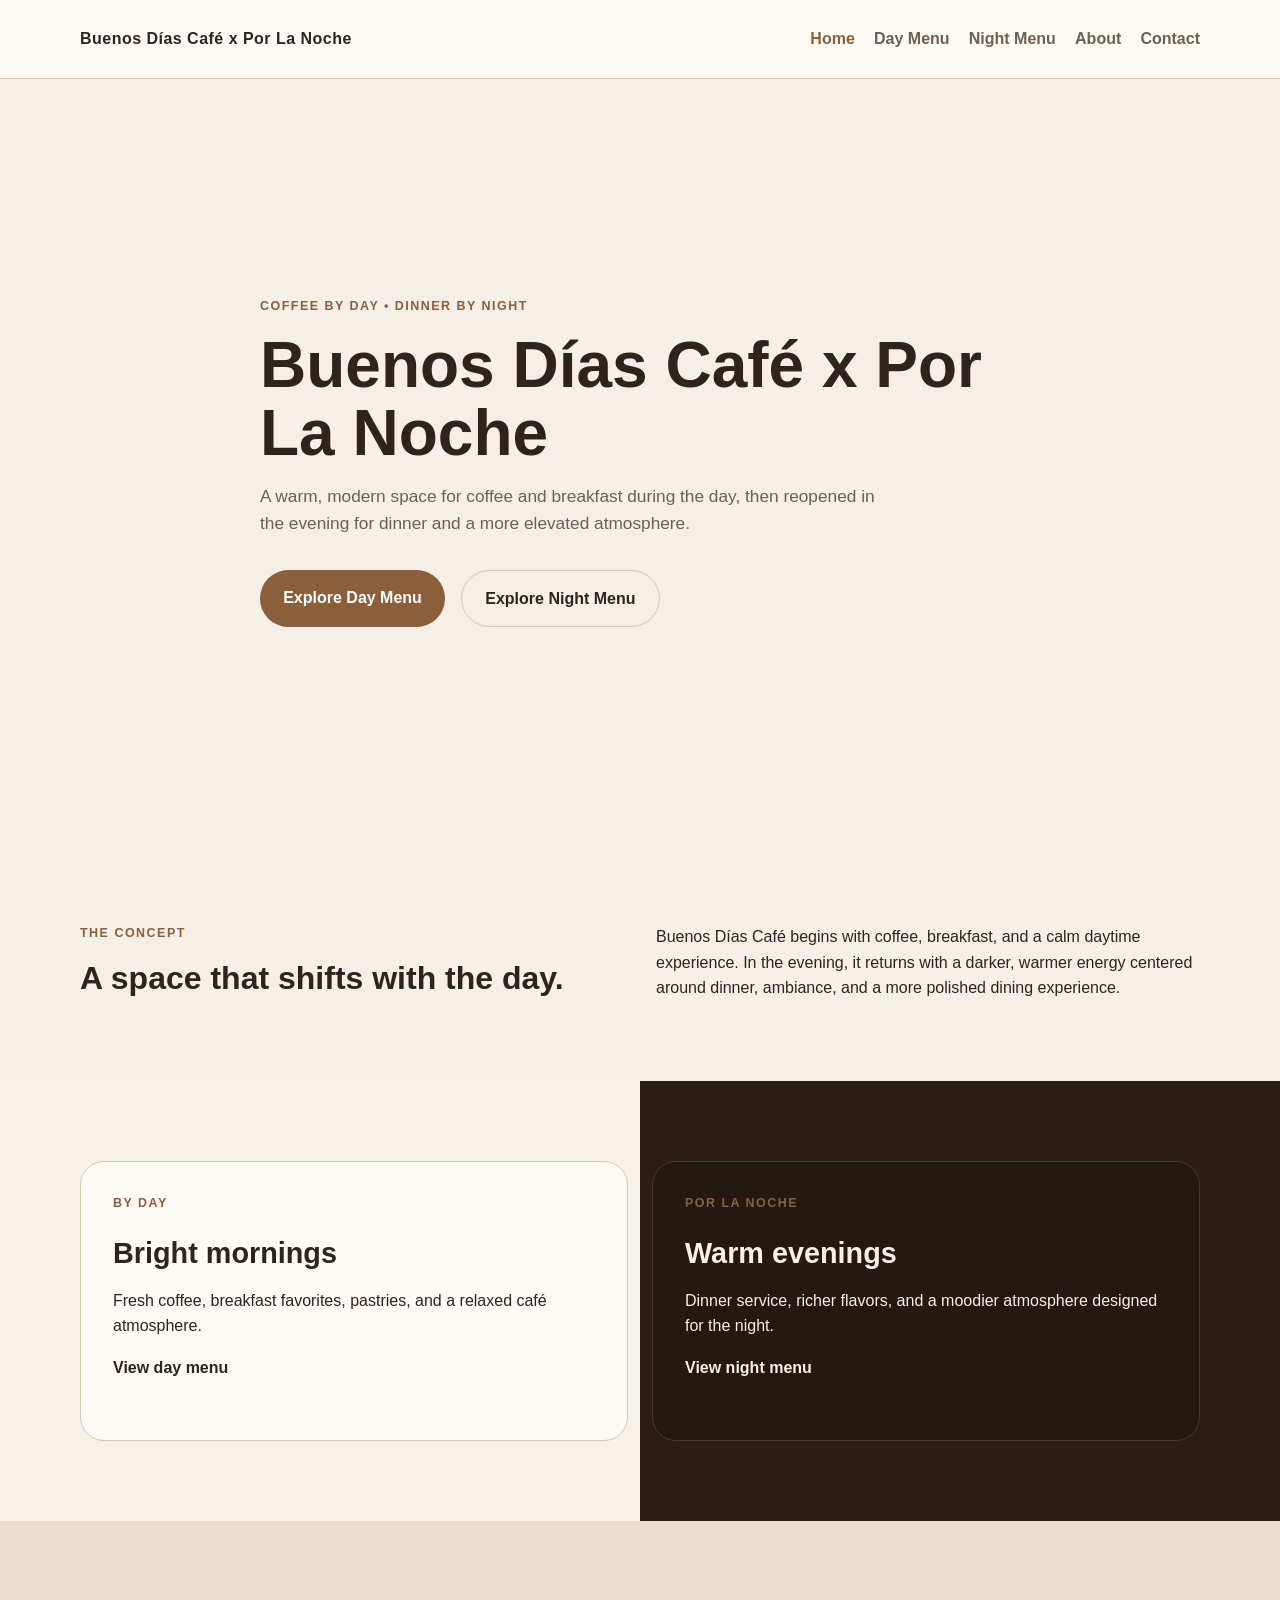
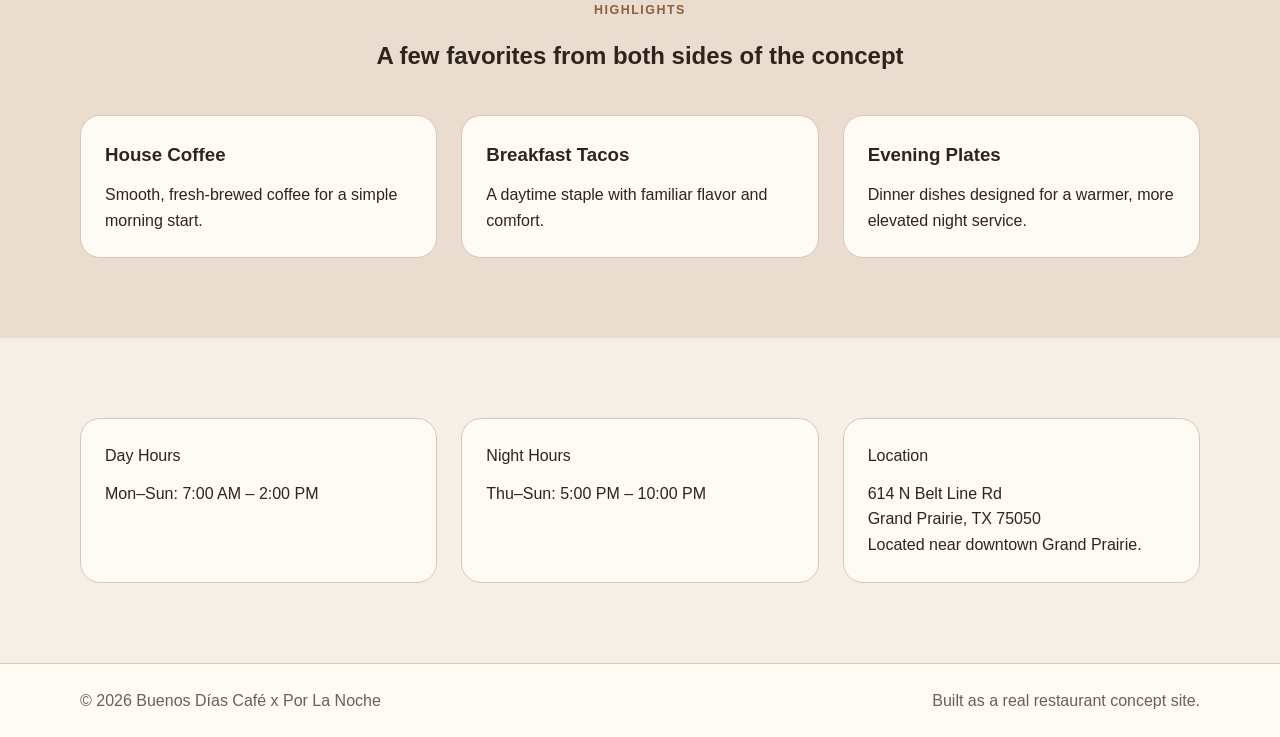
==== index.html @ 774a73e5 "add: initial site structure and pages" ====
<!DOCTYPE html>
<html lang="en">
<head>
  <meta charset="UTF-8" />
  <meta name="viewport" content="width=device-width, initial-scale=1.0" />
  <title>Buenos Días Café x Por La Noche</title>
  <link rel="stylesheet" href="styles.css" />
</head>
<body>
  <header class="site-header">
    <div class="container nav">
      <a href="index.html" class="logo">Buenos Días Café x Por La Noche</a>
      <nav>
        <ul class="nav-links">
          <li><a href="index.html" class="active">Home</a></li>
          <li><a href="day-menu.html">Day Menu</a></li>
          <li><a href="night-menu.html">Night Menu</a></li>
          <li><a href="about.html">About</a></li>
          <li><a href="contact.html">Contact</a></li>
        </ul>
      </nav>
    </div>
  </header>

  <main>
    <section class="hero">
      <div class="container hero-content">
        <p class="eyebrow">Coffee by day • dinner by night</p>
        <h1>Buenos Días Café x Por La Noche</h1>
        <p class="hero-text">
          A warm, modern space for coffee and breakfast during the day,
          then reopened in the evening for dinner and a more elevated atmosphere.
        </p>
        <div class="hero-actions">
          <a href="day-menu.html" class="btn">Explore Day Menu</a>
          <a href="night-menu.html" class="btn btn-secondary">Explore Night Menu</a>
        </div>
      </div>
    </section>

    <section class="section">
      <div class="container intro-grid">
        <div>
          <p class="section-label">The concept</p>
          <h2>A space that shifts with the day.</h2>
        </div>
        <div>
          <p>
            Buenos Días Café begins with coffee, breakfast, and a calm daytime experience.
            In the evening, it returns with a darker, warmer energy centered around dinner,
            ambiance, and a more polished dining experience.
          </p>
        </div>
      </div>
    </section>

    <section class="section split-section">
      <div class="container dual-grid">
        <article class="feature-card day-card">
          <p class="section-label">By day</p>
          <h3>Bright mornings</h3>
          <p>
            Fresh coffee, breakfast favorites, pastries, and a relaxed café atmosphere.
          </p>
          <a href="day-menu.html" class="text-link">View day menu</a>
        </article>

        <article class="feature-card night-card">
          <p class="section-label">Por la noche</p>
          <h3>Warm evenings</h3>
          <p>
            Dinner service, richer flavors, and a moodier atmosphere designed for the night.
          </p>
          <a href="night-menu.html" class="text-link">View night menu</a>
        </article>
      </div>
    </section>

    <section class="section alt-bg">
      <div class="container">
        <p class="section-label center">Highlights</p>
        <h2 class="center">A few favorites from both sides of the concept</h2>

        <div class="card-grid">
          <article class="card">
            <h3>House Coffee</h3>
            <p>Smooth, fresh-brewed coffee for a simple morning start.</p>
          </article>

          <article class="card">
            <h3>Breakfast Tacos</h3>
            <p>A daytime staple with familiar flavor and comfort.</p>
          </article>

          <article class="card">
            <h3>Evening Plates</h3>
            <p>Dinner dishes designed for a warmer, more elevated night service.</p>
          </article>
        </div>
      </div>
    </section>

    <section class="section">
      <div class="container info-bar">
        <div class="info-box">
          <p class="info-title">Day Hours</p>
          <p>Mon–Sun: 7:00 AM – 2:00 PM</p>
        </div>

        <div class="info-box">
          <p class="info-title">Night Hours</p>
          <p>Thu–Sun: 5:00 PM – 10:00 PM</p>
        </div>

        <div class="info-box">
          <p class="info-title">Location</p>
          <address>
            614 N Belt Line Rd<br />
            Grand Prairie, TX 75050
        </address>
         <p>Located near downtown Grand Prairie.</p>
        </div>
      </div>
    </section>
  </main>

  <footer class="site-footer">
    <div class="container footer-row">
      <p>© 2026 Buenos Días Café x Por La Noche</p>
      <p>Built as a real restaurant concept site.</p>
    </div>
  </footer>
</body>
</html>
---- styles.css ----
* {
  box-sizing: border-box;
  margin: 0;
  padding: 0;
}

:root {
  --bg: #f5efe8;
  --surface: #fffaf4;
  --surface-alt: #eadccf;
  --text: #2f241d;
  --muted: #6d5f54;
  --accent: #8b5e3c;
  --accent-dark: #6a442d;
  --night: #241813;
  --night-soft: #3a2921;
  --border: #d9c6b3;
}

body {
  font-family: Arial, Helvetica, sans-serif;
  background: var(--bg);
  color: var(--text);
  line-height: 1.6;
}

address {
  font-style: normal;
  line-height: 1.6;
}

.container {
  width: min(1120px, 92%);
  margin: 0 auto;
}

.site-header {
  position: sticky;
  top: 0;
  z-index: 100;
  background: rgba(255, 250, 244, 0.95);
  border-bottom: 1px solid var(--border);
  backdrop-filter: blur(8px);
}

.nav {
  min-height: 78px;
  display: flex;
  justify-content: space-between;
  align-items: center;
  gap: 1rem;
}

.logo {
  text-decoration: none;
  color: var(--text);
  font-weight: 700;
  font-size: 1rem;
  letter-spacing: 0.03em;
}

.nav-links {
  list-style: none;
  display: flex;
  gap: 1.2rem;
  flex-wrap: wrap;
}

.nav-links a {
  text-decoration: none;
  color: var(--muted);
  font-weight: 600;
}

.nav-links a:hover,
.nav-links a.active {
  color: var(--accent);
}

.hero {
  min-height: 85vh;
  display: flex;
  align-items: center;
  background:
    linear-gradient(rgba(245, 239, 232, 0.78), rgba(245, 239, 232, 0.88)),
    url("https://images.unsplash.com/photo-1514933651103-005eec06c04b?auto=format&fit=crop&w=1400&q=80")
    center/cover no-repeat;
}

.hero-content {
  max-width: 760px;
  padding: 5rem 0;
}

.eyebrow,
.section-label {
  text-transform: uppercase;
  letter-spacing: 0.12em;
  font-size: 0.78rem;
  font-weight: 700;
  color: var(--accent);
  margin-bottom: 1rem;
}

.hero h1,
.page-hero h1 {
  font-size: clamp(2.5rem, 5vw, 4.6rem);
  line-height: 1.05;
  margin-bottom: 1rem;
}

.hero-text {
  max-width: 620px;
  font-size: 1.08rem;
  color: var(--muted);
  margin-bottom: 2rem;
}

.hero-actions {
  display: flex;
  gap: 1rem;
  flex-wrap: wrap;
}

.btn {
  display: inline-block;
  text-decoration: none;
  background: var(--accent);
  color: white;
  padding: 0.9rem 1.45rem;
  border-radius: 999px;
  font-weight: 700;
  transition: 0.2s ease;
}

.btn:hover {
  background: var(--accent-dark);
}

.btn-secondary {
  background: transparent;
  color: var(--text);
  border: 1px solid var(--border);
}

.btn-secondary:hover {
  background: var(--surface);
}

.section {
  padding: 5rem 0;
}

.alt-bg {
  background: var(--surface-alt);
}

.intro-grid {
  display: grid;
  grid-template-columns: 1fr 1fr;
  gap: 2rem;
  align-items: start;
}

.intro-grid h2 {
  font-size: 2rem;
  line-height: 1.15;
}

.split-section {
  background: linear-gradient(to right, #f8f1ea 50%, #2a1d17 50%);
}

.dual-grid {
  display: grid;
  grid-template-columns: 1fr 1fr;
  gap: 1.5rem;
}

.feature-card {
  border-radius: 24px;
  padding: 2rem;
  min-height: 280px;
}

.day-card {
  background: var(--surface);
  color: var(--text);
  border: 1px solid var(--border);
}

.night-card {
  background: var(--night);
  color: #f8efe5;
  border: 1px solid #4b352c;
}

.feature-card h3 {
  font-size: 1.8rem;
  margin-bottom: 0.75rem;
}

.text-link {
  display: inline-block;
  margin-top: 1rem;
  font-weight: 700;
  text-decoration: none;
  color: inherit;
}

.card-grid {
  margin-top: 2.5rem;
  display: grid;
  grid-template-columns: repeat(3, 1fr);
  gap: 1.5rem;
}

.card,
.info-box,
.contact-card,
.menu-section {
  background: var(--surface);
  border: 1px solid var(--border);
  border-radius: 20px;
  padding: 1.5rem;
}

.card h3,
.info-title,
.contact-card h2,
.menu-section h2 {
  margin-bottom: 0.75rem;
}

.center {
  text-align: center;
}

.info-bar {
  display: grid;
  grid-template-columns: repeat(3, 1fr);
  gap: 1.5rem;
}

.page-main {
  min-height: 70vh;
}

.page-hero {
  padding: 4.5rem 0 1rem;
}

.day-hero {
  background: linear-gradient(to bottom, #f7eee4, transparent);
}

.night-hero {
  background: linear-gradient(to bottom, #2b1c15, transparent);
  color: #f8efe5;
}

.menu-layout,
.contact-layout {
  display: grid;
  grid-template-columns: repeat(3, 1fr);
  gap: 1.5rem;
}

.contact-layout {
  grid-template-columns: repeat(3, 1fr);
}

.menu-item {
  display: flex;
  justify-content: space-between;
  gap: 1rem;
  padding: 0.85rem 0;
  border-bottom: 1px solid var(--border);
}

.menu-item:last-child {
  border-bottom: none;
}

.text-block {
  max-width: 800px;
}

.text-block p + p {
  margin-top: 1.25rem;
}

.site-footer {
  background: var(--surface);
  border-top: 1px solid var(--border);
  padding: 1.5rem 0;
}

.footer-row {
  display: flex;
  justify-content: space-between;
  gap: 1rem;
  flex-wrap: wrap;
  color: var(--muted);
}

@media (max-width: 950px) {
  .intro-grid,
  .dual-grid,
  .card-grid,
  .info-bar,
  .menu-layout,
  .contact-layout {
    grid-template-columns: 1fr;
  }

  .split-section {
    background: linear-gradient(to bottom, #f8f1ea 50%, #2a1d17 50%);
  }
}

@media (max-width: 760px) {
  .nav {
    flex-direction: column;
    justify-content: center;
    padding: 1rem 0;
  }

  .nav-links {
    justify-content: center;
  }

  .hero {
    min-height: 78vh;
  }

  .footer-row {
    flex-direction: column;
    text-align: center;
  }
}
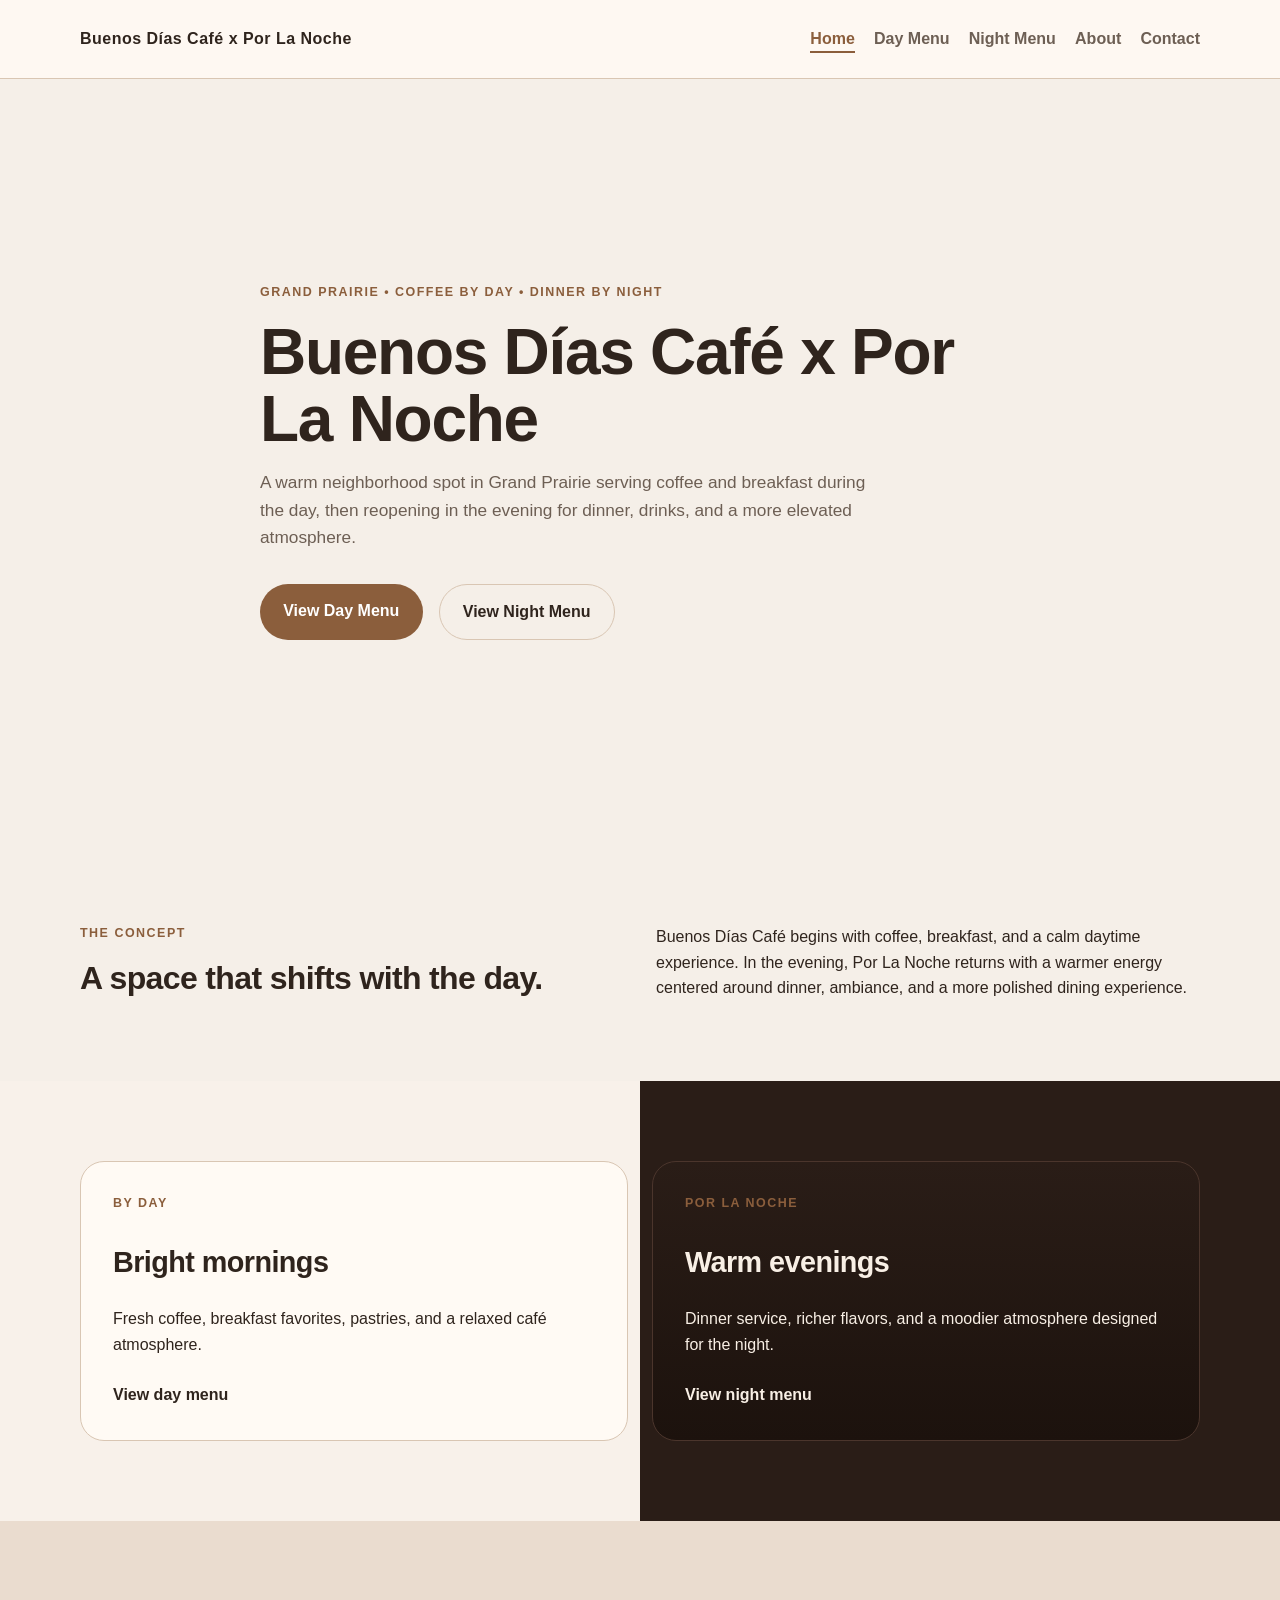
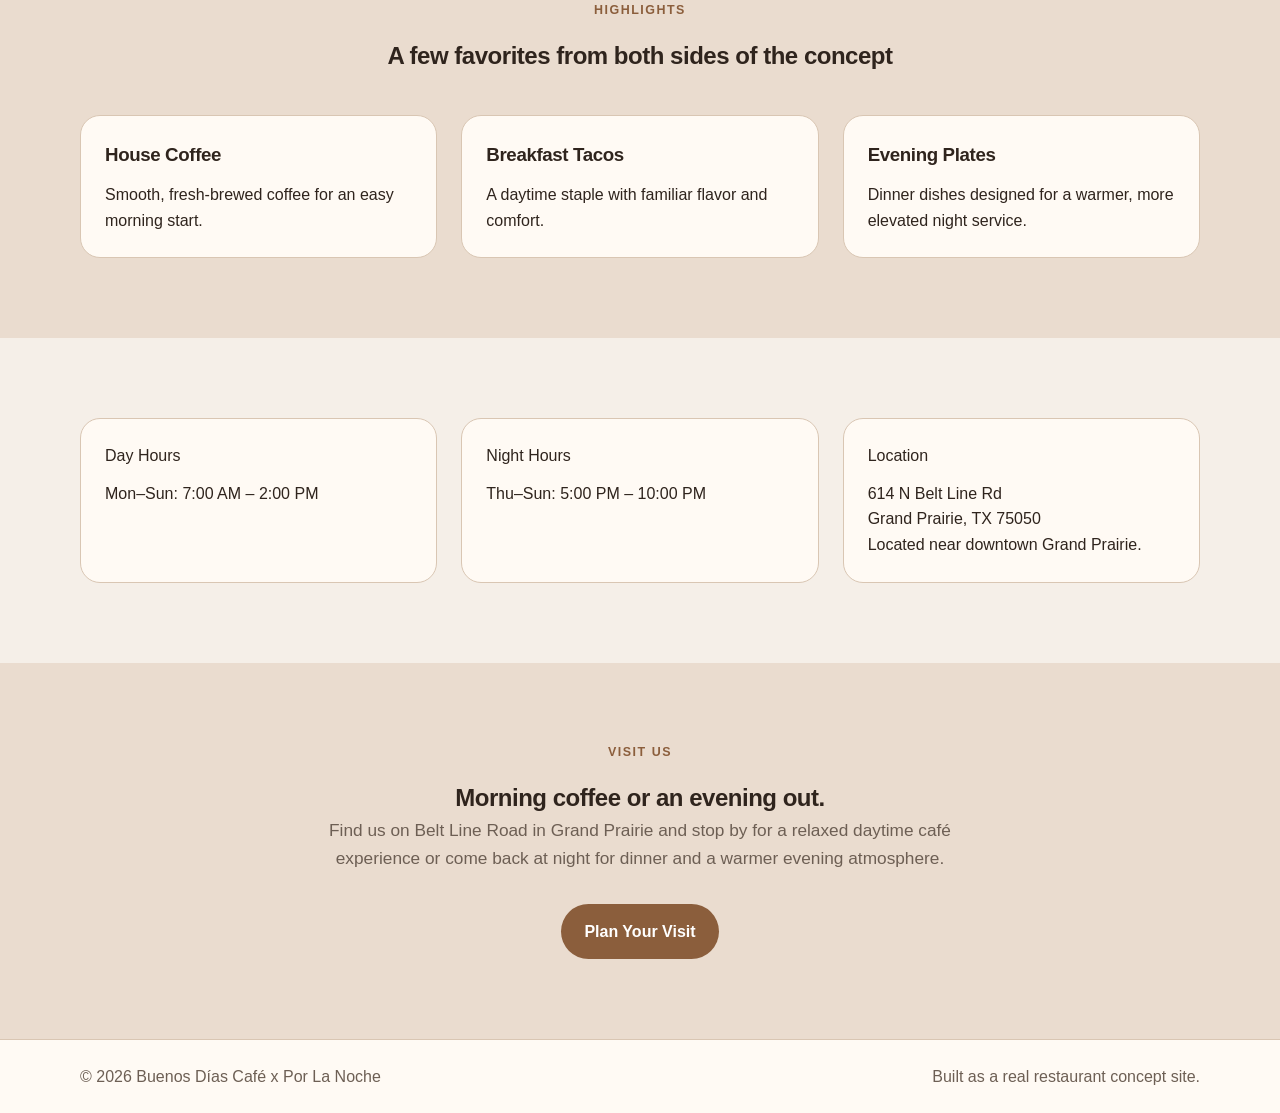
==== commit 91ae32da: "style: polish UI and refine homepage styling" ====
--- a/index.html
+++ b/index.html
@@ -25,15 +25,15 @@
   <main>
     <section class="hero">
       <div class="container hero-content">
-        <p class="eyebrow">Coffee by day • dinner by night</p>
+        <p class="eyebrow">Grand Prairie • Coffee by day • Dinner by night</p>
         <h1>Buenos Días Café x Por La Noche</h1>
         <p class="hero-text">
-          A warm, modern space for coffee and breakfast during the day,
-          then reopened in the evening for dinner and a more elevated atmosphere.
+          A warm neighborhood spot in Grand Prairie serving coffee and breakfast during the day,
+          then reopening in the evening for dinner, drinks, and a more elevated atmosphere.
         </p>
         <div class="hero-actions">
-          <a href="day-menu.html" class="btn">Explore Day Menu</a>
-          <a href="night-menu.html" class="btn btn-secondary">Explore Night Menu</a>
+          <a href="day-menu.html" class="btn">View Day Menu</a>
+          <a href="night-menu.html" class="btn btn-secondary">View Night Menu</a>
         </div>
       </div>
     </section>
@@ -47,7 +47,7 @@
         <div>
           <p>
             Buenos Días Café begins with coffee, breakfast, and a calm daytime experience.
-            In the evening, it returns with a darker, warmer energy centered around dinner,
+            In the evening, Por La Noche returns with a warmer energy centered around dinner,
             ambiance, and a more polished dining experience.
           </p>
         </div>
@@ -84,7 +84,7 @@
         <div class="card-grid">
           <article class="card">
             <h3>House Coffee</h3>
-            <p>Smooth, fresh-brewed coffee for a simple morning start.</p>
+            <p>Smooth, fresh-brewed coffee for an easy morning start.</p>
           </article>
 
           <article class="card">
@@ -117,9 +117,21 @@
           <address>
             614 N Belt Line Rd<br />
             Grand Prairie, TX 75050
-        </address>
-         <p>Located near downtown Grand Prairie.</p>
+          </address>
+          <p>Located near downtown Grand Prairie.</p>
         </div>
+      </div>
+    </section>
+
+    <section class="section alt-bg">
+      <div class="container center visit-section">
+        <p class="section-label">Visit us</p>
+        <h2>Morning coffee or an evening out.</h2>
+        <p class="hero-text visit-text">
+          Find us on Belt Line Road in Grand Prairie and stop by for a relaxed daytime café experience
+          or come back at night for dinner and a warmer evening atmosphere.
+        </p>
+        <a href="contact.html" class="btn">Plan Your Visit</a>
       </div>
     </section>
   </main>
--- a/styles.css
+++ b/styles.css
@@ -29,6 +29,12 @@
   line-height: 1.6;
 }
 
+h1,
+h2,
+h3 {
+  letter-spacing: -0.02em;
+}
+
 .container {
   width: min(1120px, 92%);
   margin: 0 auto;
@@ -38,9 +44,9 @@
   position: sticky;
   top: 0;
   z-index: 100;
-  background: rgba(255, 250, 244, 0.95);
+  background: rgba(255, 250, 244, 0.85);
   border-bottom: 1px solid var(--border);
-  backdrop-filter: blur(8px);
+  backdrop-filter: blur(10px);
 }
 
 .nav {
@@ -70,6 +76,23 @@
   text-decoration: none;
   color: var(--muted);
   font-weight: 600;
+  position: relative;
+}
+
+.nav-links a::after {
+  content: "";
+  position: absolute;
+  left: 0;
+  bottom: -0.35rem;
+  width: 0;
+  height: 2px;
+  background: var(--accent);
+  transition: width 0.25s ease;
+}
+
+.nav-links a:hover::after,
+.nav-links a.active::after {
+  width: 100%;
 }
 
 .nav-links a:hover,
@@ -84,7 +107,7 @@
   background:
     linear-gradient(rgba(245, 239, 232, 0.78), rgba(245, 239, 232, 0.88)),
     url("https://images.unsplash.com/photo-1514933651103-005eec06c04b?auto=format&fit=crop&w=1400&q=80")
-    center/cover no-repeat;
+      center/cover no-repeat;
 }
 
 .hero-content {
@@ -116,6 +139,15 @@
   margin-bottom: 2rem;
 }
 
+.hero-text,
+.intro-grid p,
+.card p,
+.contact-card p,
+.info-box p,
+.text-block p {
+  max-width: 65ch;
+}
+
 .hero-actions {
   display: flex;
   gap: 1rem;
@@ -130,11 +162,12 @@
   padding: 0.9rem 1.45rem;
   border-radius: 999px;
   font-weight: 700;
-  transition: 0.2s ease;
+  transition: all 0.2s ease;
 }
 
 .btn:hover {
   background: var(--accent-dark);
+  transform: translateY(-1px);
 }
 
 .btn-secondary {
@@ -181,6 +214,10 @@
   border-radius: 24px;
   padding: 2rem;
   min-height: 280px;
+  display: flex;
+  flex-direction: column;
+  justify-content: space-between;
+  transition: transform 0.2s ease, box-shadow 0.2s ease;
 }
 
 .day-card {
@@ -190,7 +227,7 @@
 }
 
 .night-card {
-  background: var(--night);
+  background: linear-gradient(180deg, #2a1d17 0%, #1c120d 100%);
   color: #f8efe5;
   border: 1px solid #4b352c;
 }
@@ -218,18 +255,31 @@
 .card,
 .info-box,
 .contact-card,
-.menu-section {
+.menu-section,
+.map-card {
   background: var(--surface);
   border: 1px solid var(--border);
   border-radius: 20px;
   padding: 1.5rem;
+  transition: transform 0.2s ease, box-shadow 0.2s ease;
 }
 
 .card h3,
 .info-title,
 .contact-card h2,
-.menu-section h2 {
+.menu-section h2,
+.map-card h2 {
   margin-bottom: 0.75rem;
+}
+
+.card:hover,
+.info-box:hover,
+.contact-card:hover,
+.menu-section:hover,
+.map-card:hover,
+.feature-card:hover {
+  transform: translateY(-3px);
+  box-shadow: 0 12px 28px rgba(0, 0, 0, 0.08);
 }
 
 .center {
@@ -288,6 +338,25 @@
 
 .text-block p + p {
   margin-top: 1.25rem;
+}
+
+.map-card p {
+  margin-bottom: 1rem;
+  color: var(--muted);
+}
+
+.map-card iframe {
+  border-radius: 16px;
+  display: block;
+}
+
+.visit-section {
+  max-width: 760px;
+}
+
+.visit-text {
+  margin-left: auto;
+  margin-right: auto;
 }
 
 .site-footer {
@@ -334,6 +403,10 @@
     min-height: 78vh;
   }
 
+  .section {
+    padding: 3.5rem 0;
+  }
+
   .footer-row {
     flex-direction: column;
     text-align: center;
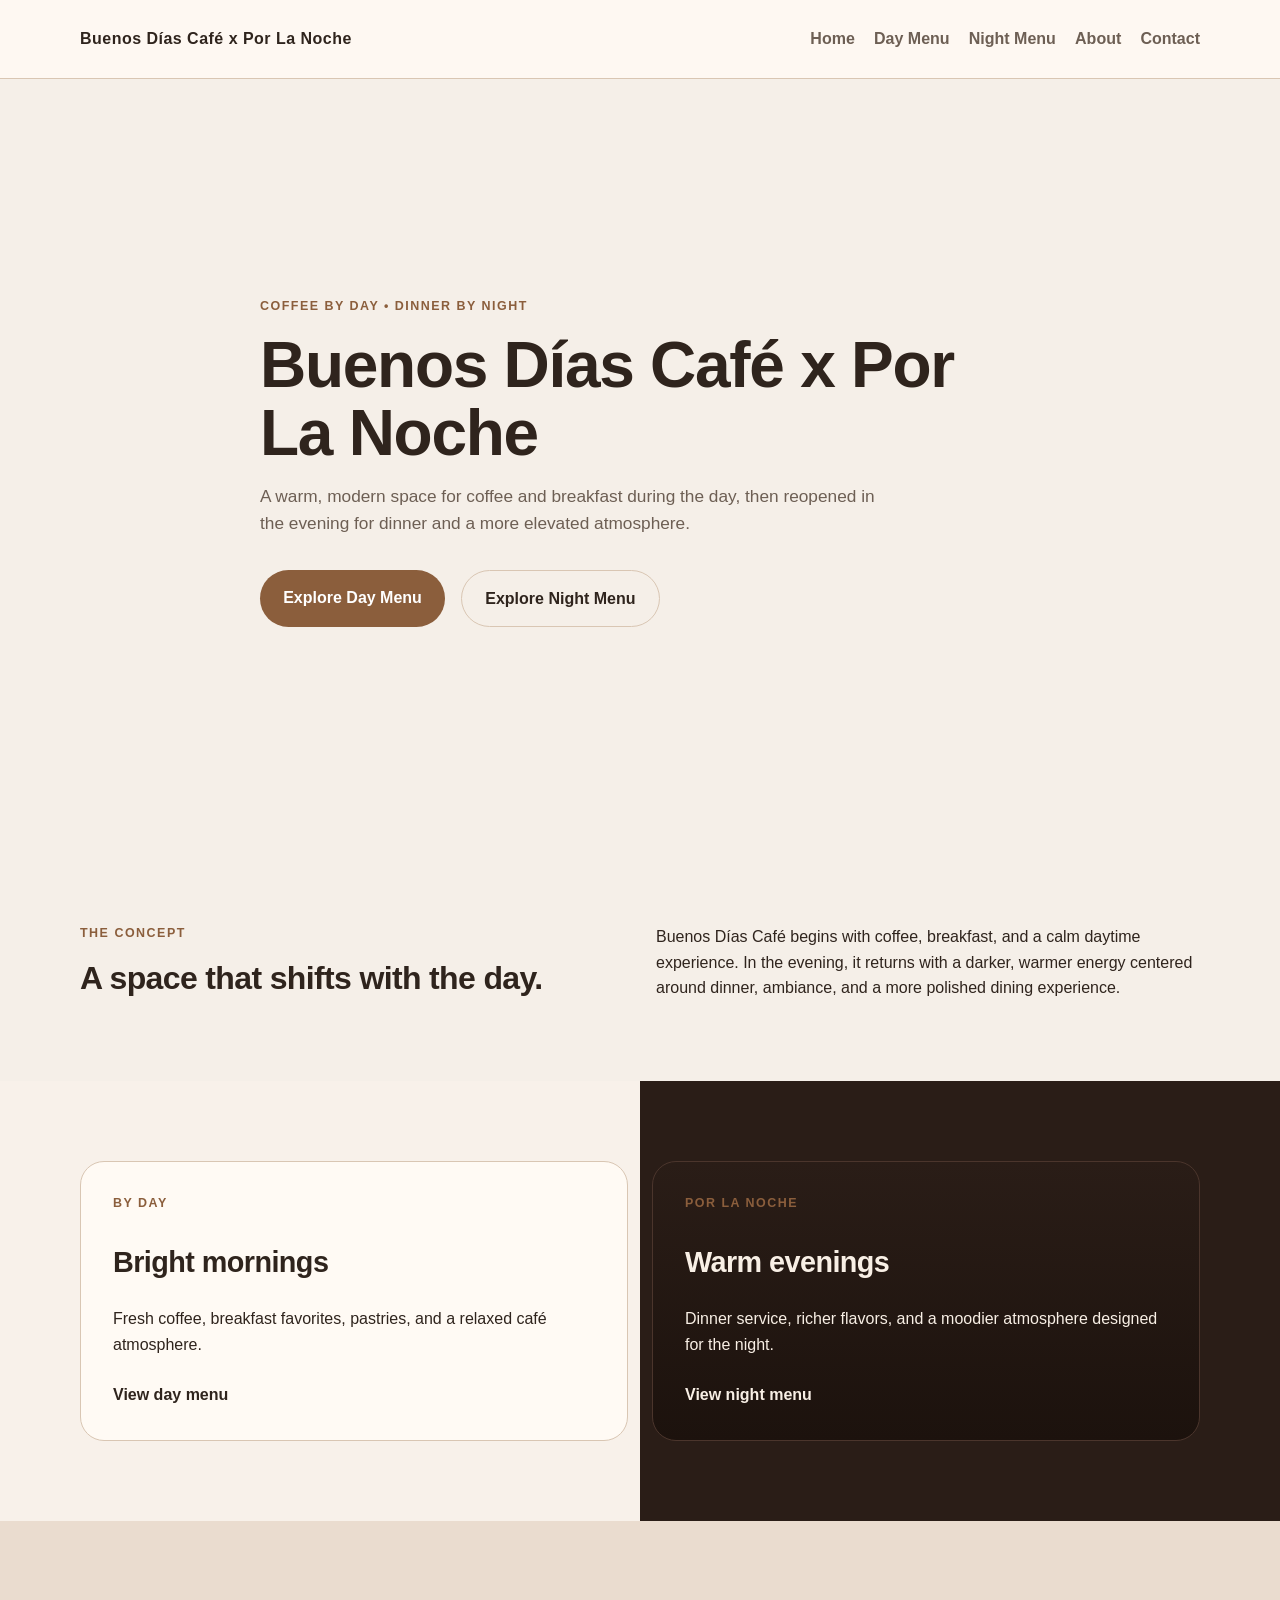
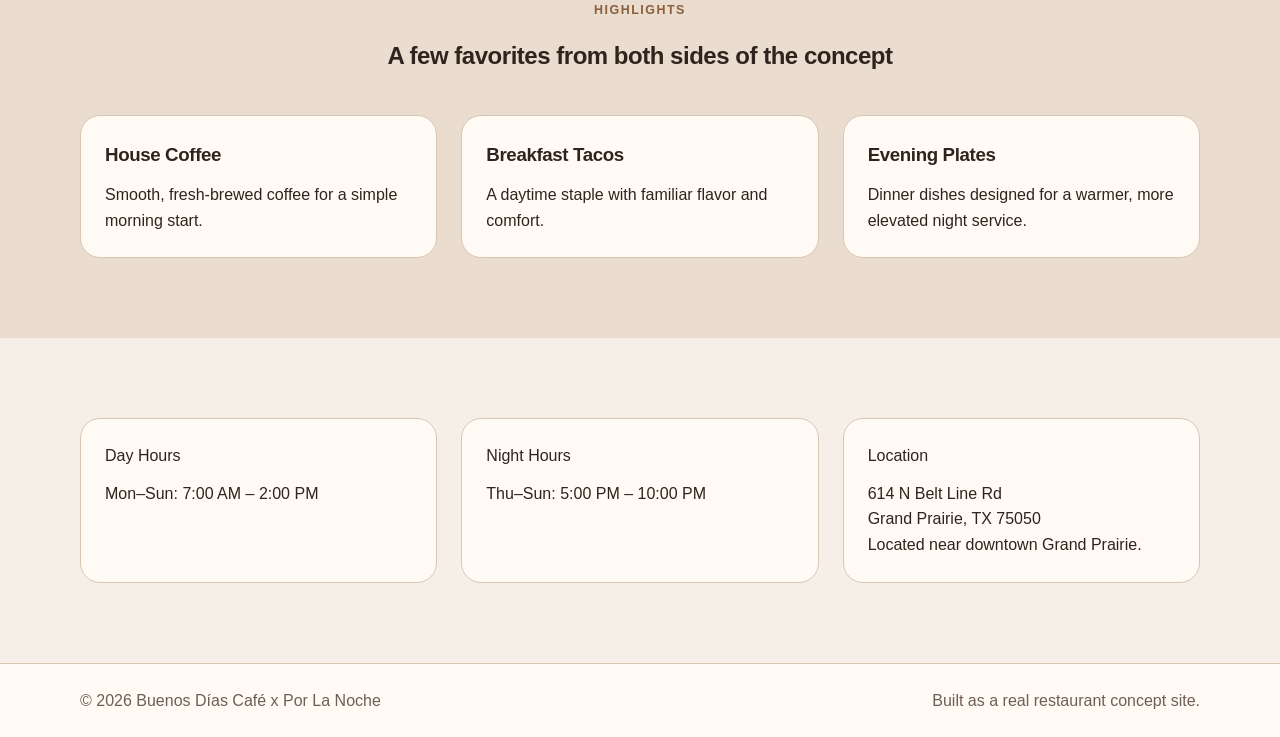
==== commit cdd07010: "feat: add responsive mobile nav menu" ====
--- a/index.html
+++ b/index.html
@@ -6,34 +6,39 @@
   <title>Buenos Días Café x Por La Noche</title>
   <link rel="stylesheet" href="styles.css" />
 </head>
+
+<script src="script.js"></script>
+
 <body>
   <header class="site-header">
     <div class="container nav">
       <a href="index.html" class="logo">Buenos Días Café x Por La Noche</a>
-      <nav>
-        <ul class="nav-links">
-          <li><a href="index.html" class="active">Home</a></li>
-          <li><a href="day-menu.html">Day Menu</a></li>
-          <li><a href="night-menu.html">Night Menu</a></li>
-          <li><a href="about.html">About</a></li>
-          <li><a href="contact.html">Contact</a></li>
-        </ul>
-      </nav>
+      <button class="menu-toggle" id="menu-toggle">☰</button>
+
+<nav id="nav-menu">
+  <ul class="nav-links">
+    <li><a href="index.html">Home</a></li>
+    <li><a href="day-menu.html">Day Menu</a></li>
+    <li><a href="night-menu.html">Night Menu</a></li>
+    <li><a href="about.html">About</a></li>
+    <li><a href="contact.html">Contact</a></li>
+  </ul>
+</nav>
     </div>
   </header>
 
   <main>
     <section class="hero">
       <div class="container hero-content">
-        <p class="eyebrow">Grand Prairie • Coffee by day • Dinner by night</p>
+        <p class="eyebrow">Coffee by day • dinner by night</p>
         <h1>Buenos Días Café x Por La Noche</h1>
         <p class="hero-text">
-          A warm neighborhood spot in Grand Prairie serving coffee and breakfast during the day,
-          then reopening in the evening for dinner, drinks, and a more elevated atmosphere.
+          A warm, modern space for coffee and breakfast during the day,
+          then reopened in the evening for dinner and a more elevated atmosphere.
         </p>
         <div class="hero-actions">
-          <a href="day-menu.html" class="btn">View Day Menu</a>
-          <a href="night-menu.html" class="btn btn-secondary">View Night Menu</a>
+          <a href="day-menu.html" class="btn">Explore Day Menu</a>
+          <a href="night-menu.html" class="btn btn-secondary">Explore Night Menu</a>
         </div>
       </div>
     </section>
@@ -47,7 +52,7 @@
         <div>
           <p>
             Buenos Días Café begins with coffee, breakfast, and a calm daytime experience.
-            In the evening, Por La Noche returns with a warmer energy centered around dinner,
+            In the evening, it returns with a darker, warmer energy centered around dinner,
             ambiance, and a more polished dining experience.
           </p>
         </div>
@@ -84,7 +89,7 @@
         <div class="card-grid">
           <article class="card">
             <h3>House Coffee</h3>
-            <p>Smooth, fresh-brewed coffee for an easy morning start.</p>
+            <p>Smooth, fresh-brewed coffee for a simple morning start.</p>
           </article>
 
           <article class="card">
@@ -117,21 +122,9 @@
           <address>
             614 N Belt Line Rd<br />
             Grand Prairie, TX 75050
-          </address>
-          <p>Located near downtown Grand Prairie.</p>
+        </address>
+         <p>Located near downtown Grand Prairie.</p>
         </div>
-      </div>
-    </section>
-
-    <section class="section alt-bg">
-      <div class="container center visit-section">
-        <p class="section-label">Visit us</p>
-        <h2>Morning coffee or an evening out.</h2>
-        <p class="hero-text visit-text">
-          Find us on Belt Line Road in Grand Prairie and stop by for a relaxed daytime café experience
-          or come back at night for dinner and a warmer evening atmosphere.
-        </p>
-        <a href="contact.html" class="btn">Plan Your Visit</a>
       </div>
     </section>
   </main>
--- a/styles.css
+++ b/styles.css
@@ -282,6 +282,16 @@
   box-shadow: 0 12px 28px rgba(0, 0, 0, 0.08);
 }
 
+.contact-card a {
+  color: var(--text);
+  text-decoration: none;
+  font-weight: 600;
+}
+
+.contact-card a:hover {
+  color: var(--accent);
+}
+
 .center {
   text-align: center;
 }
@@ -316,10 +326,6 @@
   gap: 1.5rem;
 }
 
-.contact-layout {
-  grid-template-columns: repeat(3, 1fr);
-}
-
 .menu-item {
   display: flex;
   justify-content: space-between;
@@ -357,6 +363,52 @@
 .visit-text {
   margin-left: auto;
   margin-right: auto;
+}
+
+/* About page */
+.about-hero-content {
+  max-width: 820px;
+  margin: 0 auto;
+  text-align: center;
+}
+
+.about-intro {
+  max-width: 680px;
+  margin: 1rem auto 0;
+  color: var(--muted);
+}
+
+.about-story {
+  max-width: 760px;
+  margin: 0 auto 3rem;
+}
+
+.about-dual-section {
+  display: flex;
+  justify-content: center;
+  gap: 2rem;
+  flex-wrap: wrap;
+  max-width: 900px;
+  margin: 0 auto;
+}
+
+.about-side {
+  background: var(--surface);
+  border: 1px solid var(--border);
+  border-radius: 20px;
+  padding: 2.25rem;
+  max-width: 420px;
+  flex: 1;
+}
+
+.about-side h2 {
+  font-size: 1.8rem;
+  margin-bottom: 0.75rem;
+}
+
+.about-closing {
+  max-width: 760px;
+  margin: 0 auto;
 }
 
 .site-footer {
@@ -386,6 +438,11 @@
   .split-section {
     background: linear-gradient(to bottom, #f8f1ea 50%, #2a1d17 50%);
   }
+
+  .about-dual-section {
+    flex-direction: column;
+    align-items: center;
+  }
 }
 
 @media (max-width: 760px) {
@@ -411,4 +468,116 @@
     flex-direction: column;
     text-align: center;
   }
+}
+
+/* about page refinement */
+.about-hero {
+  padding: 6rem 0 7rem;
+}
+
+.about-hero-content {
+  max-width: 900px;
+  margin: 0 auto;
+  text-align: center;
+}
+
+.about-intro {
+  max-width: 700px;
+  margin: 1.25rem auto 0;
+  color: var(--muted);
+  font-size: 1.08rem;
+}
+
+.about-story-wrap {
+  margin-top: -2.5rem;
+  position: relative;
+  z-index: 2;
+}
+
+.about-story-card {
+  max-width: 760px;
+  margin: 0 auto;
+  text-align: center;
+  background: var(--surface);
+  border: 1px solid var(--border);
+  border-radius: 28px;
+  padding: 2.75rem;
+  box-shadow: 0 14px 32px rgba(35, 24, 19, 0.06);
+}
+
+.about-story-card h2 {
+  font-size: 2.1rem;
+  line-height: 1.12;
+  margin-bottom: 1rem;
+}
+
+.about-story-card p {
+  max-width: 60ch;
+  margin-left: auto;
+  margin-right: auto;
+  color: var(--muted);
+}
+
+.about-story-card p + p {
+  margin-top: 1.15rem;
+}
+
+.about-dual-section {
+  max-width: 960px;
+}
+
+.about-side {
+  box-shadow: 0 10px 24px rgba(35, 24, 19, 0.04);
+}
+
+@media (max-width: 950px) {
+  .about-story-wrap {
+    margin-top: -1rem;
+  }
+}
+
+@media (max-width: 760px) {
+  .about-hero {
+    padding: 4.5rem 0 5rem;
+  }
+
+  .about-story-card {
+    padding: 2rem;
+    border-radius: 22px;
+  }
+
+  .about-story-card h2 {
+    font-size: 1.8rem;
+  }
+}
+
+.menu-toggle {
+  display: none;
+  font-size: 1.5rem;
+  background: none;
+  border: none;
+  cursor: pointer;
+}
+
+/* mobile nav */
+@media (max-width: 760px) {
+  .menu-toggle {
+    display: block;
+  }
+
+  #nav-menu {
+    display: none;
+    width: 100%;
+  }
+
+  #nav-menu.active {
+    display: block;
+  }
+
+  .nav-links {
+    flex-direction: column;
+    align-items: center;
+    gap: 1rem;
+    padding: 1rem 0;
+  }
 }
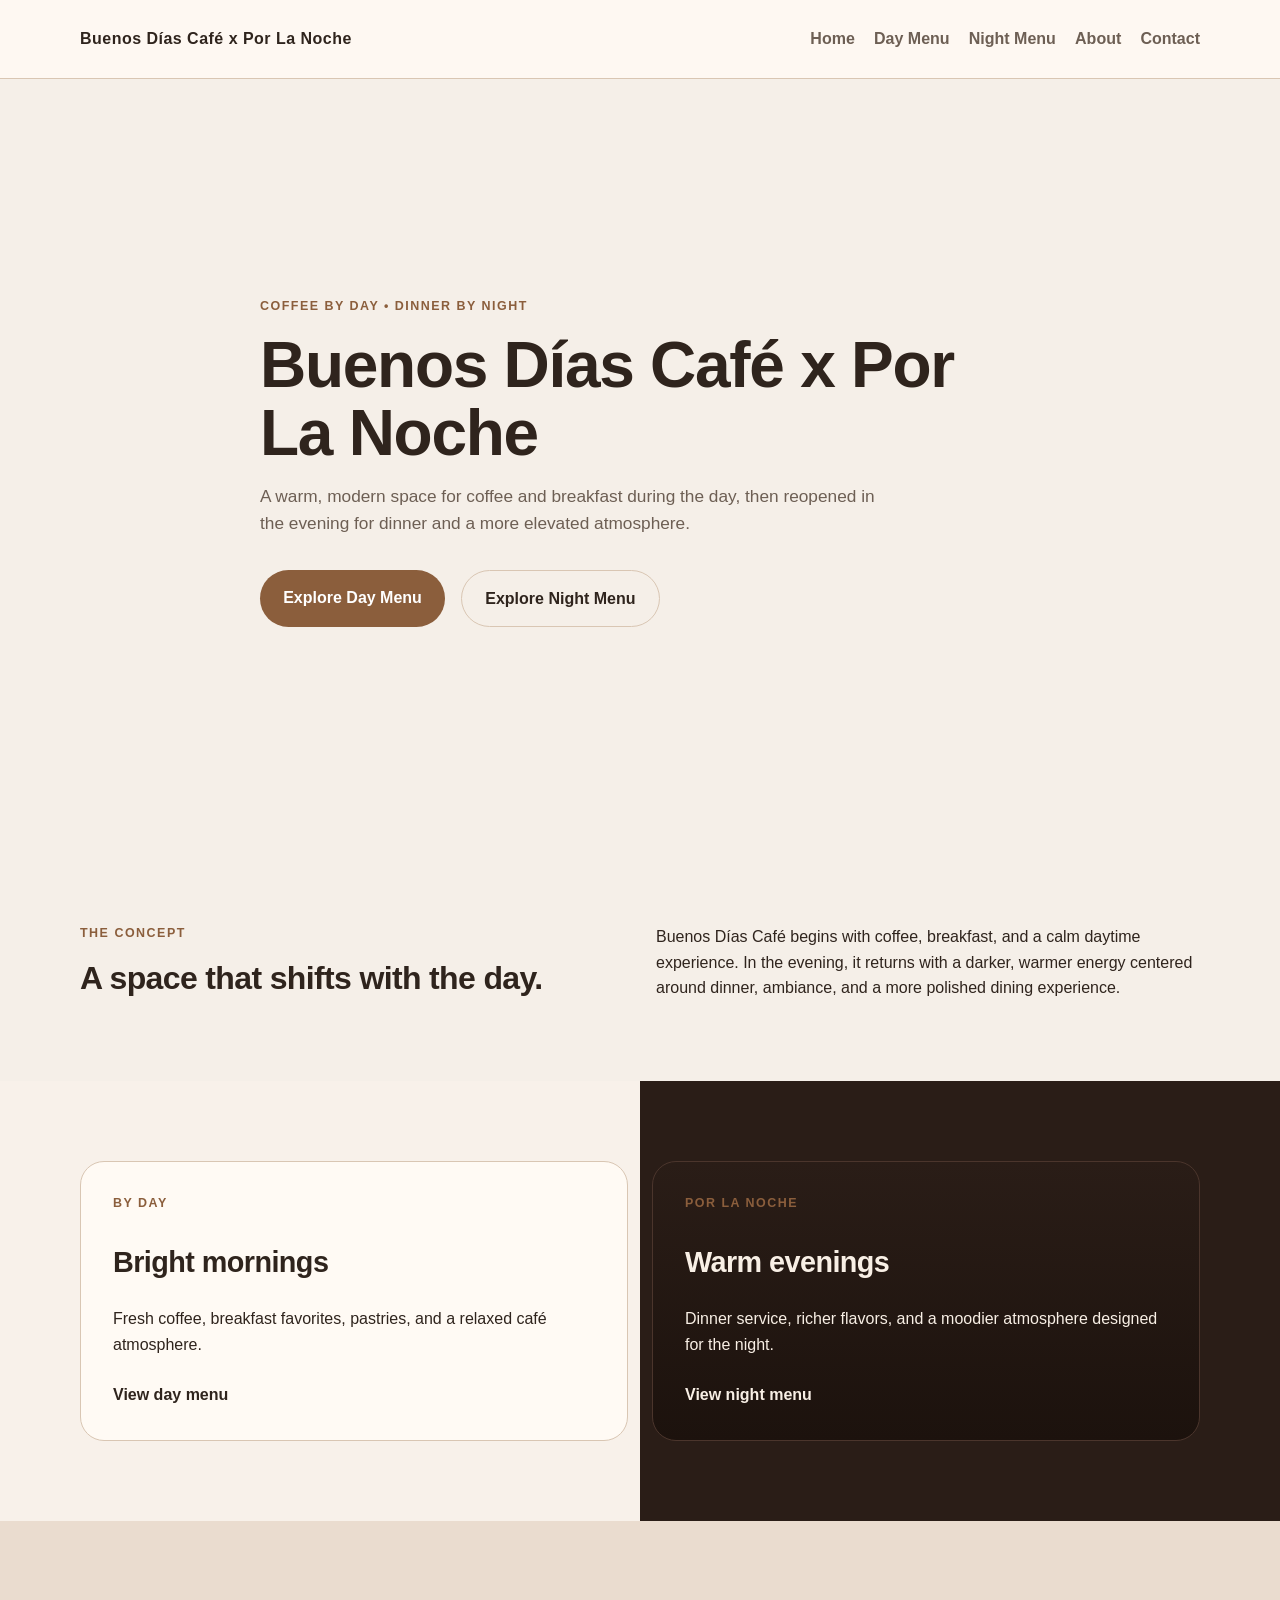
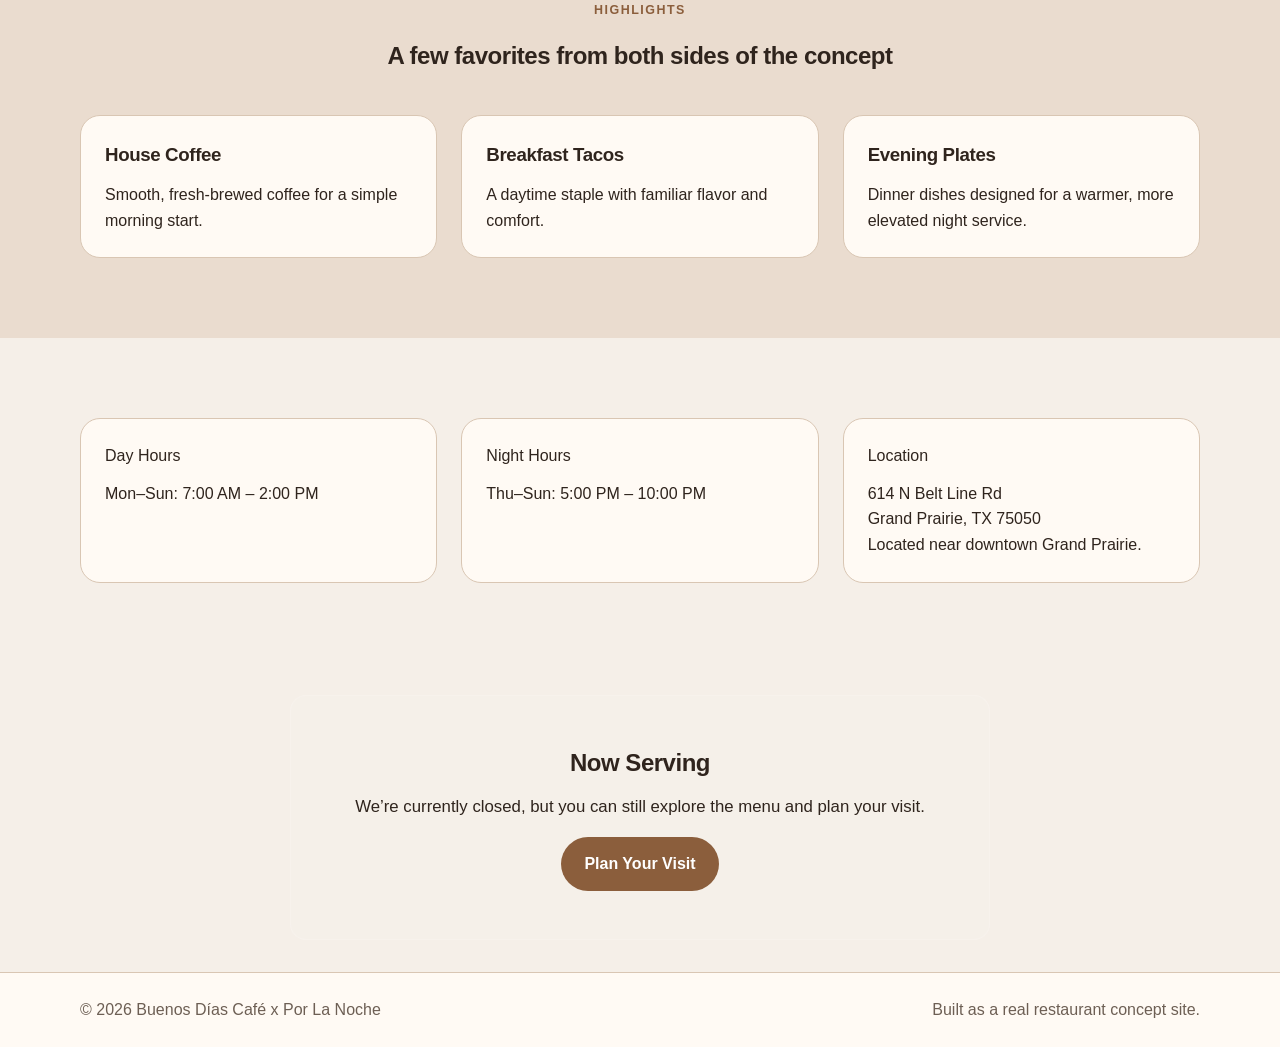
==== commit 50409b64: "add: now serving interactive feature" ====
--- a/index.html
+++ b/index.html
@@ -6,24 +6,21 @@
   <title>Buenos Días Café x Por La Noche</title>
   <link rel="stylesheet" href="styles.css" />
 </head>
-
-<script src="script.js"></script>
-
 <body>
   <header class="site-header">
     <div class="container nav">
       <a href="index.html" class="logo">Buenos Días Café x Por La Noche</a>
       <button class="menu-toggle" id="menu-toggle">☰</button>
 
-<nav id="nav-menu">
-  <ul class="nav-links">
-    <li><a href="index.html">Home</a></li>
-    <li><a href="day-menu.html">Day Menu</a></li>
-    <li><a href="night-menu.html">Night Menu</a></li>
-    <li><a href="about.html">About</a></li>
-    <li><a href="contact.html">Contact</a></li>
-  </ul>
-</nav>
+      <nav id="nav-menu">
+        <ul class="nav-links">
+          <li><a href="index.html">Home</a></li>
+          <li><a href="day-menu.html">Day Menu</a></li>
+          <li><a href="night-menu.html">Night Menu</a></li>
+          <li><a href="about.html">About</a></li>
+          <li><a href="contact.html">Contact</a></li>
+        </ul>
+      </nav>
     </div>
   </header>
 
@@ -122,9 +119,17 @@
           <address>
             614 N Belt Line Rd<br />
             Grand Prairie, TX 75050
-        </address>
-         <p>Located near downtown Grand Prairie.</p>
+          </address>
+          <p>Located near downtown Grand Prairie.</p>
         </div>
+      </div>
+    </section>
+
+    <section class="service-status">
+      <div class="container">
+        <h2>Now Serving</h2>
+        <p id="status-text">Checking current service...</p>
+        <a id="status-link" href="contact.html" class="btn">Plan Your Visit</a>
       </div>
     </section>
   </main>
@@ -135,5 +140,7 @@
       <p>Built as a real restaurant concept site.</p>
     </div>
   </footer>
+
+  <script src="script.js"></script>
 </body>
 </html>
--- a/styles.css
+++ b/styles.css
@@ -580,4 +580,23 @@
     gap: 1rem;
     padding: 1rem 0;
   }
+}
+
+.service-status {
+  margin: 2rem auto;
+  padding: 3rem 1.5rem;
+  max-width: 700px;
+  text-align: center;
+  border-radius: 16px;
+  background: rgba(255, 255, 255, 0.08);
+  border: 1px solid rgba(255, 255, 255, 0.12);
+}
+
+.service-status h2 {
+  margin-bottom: 0.75rem;
+}
+
+.service-status p {
+  margin-bottom: 1rem;
+  font-size: 1.05rem;
 }
